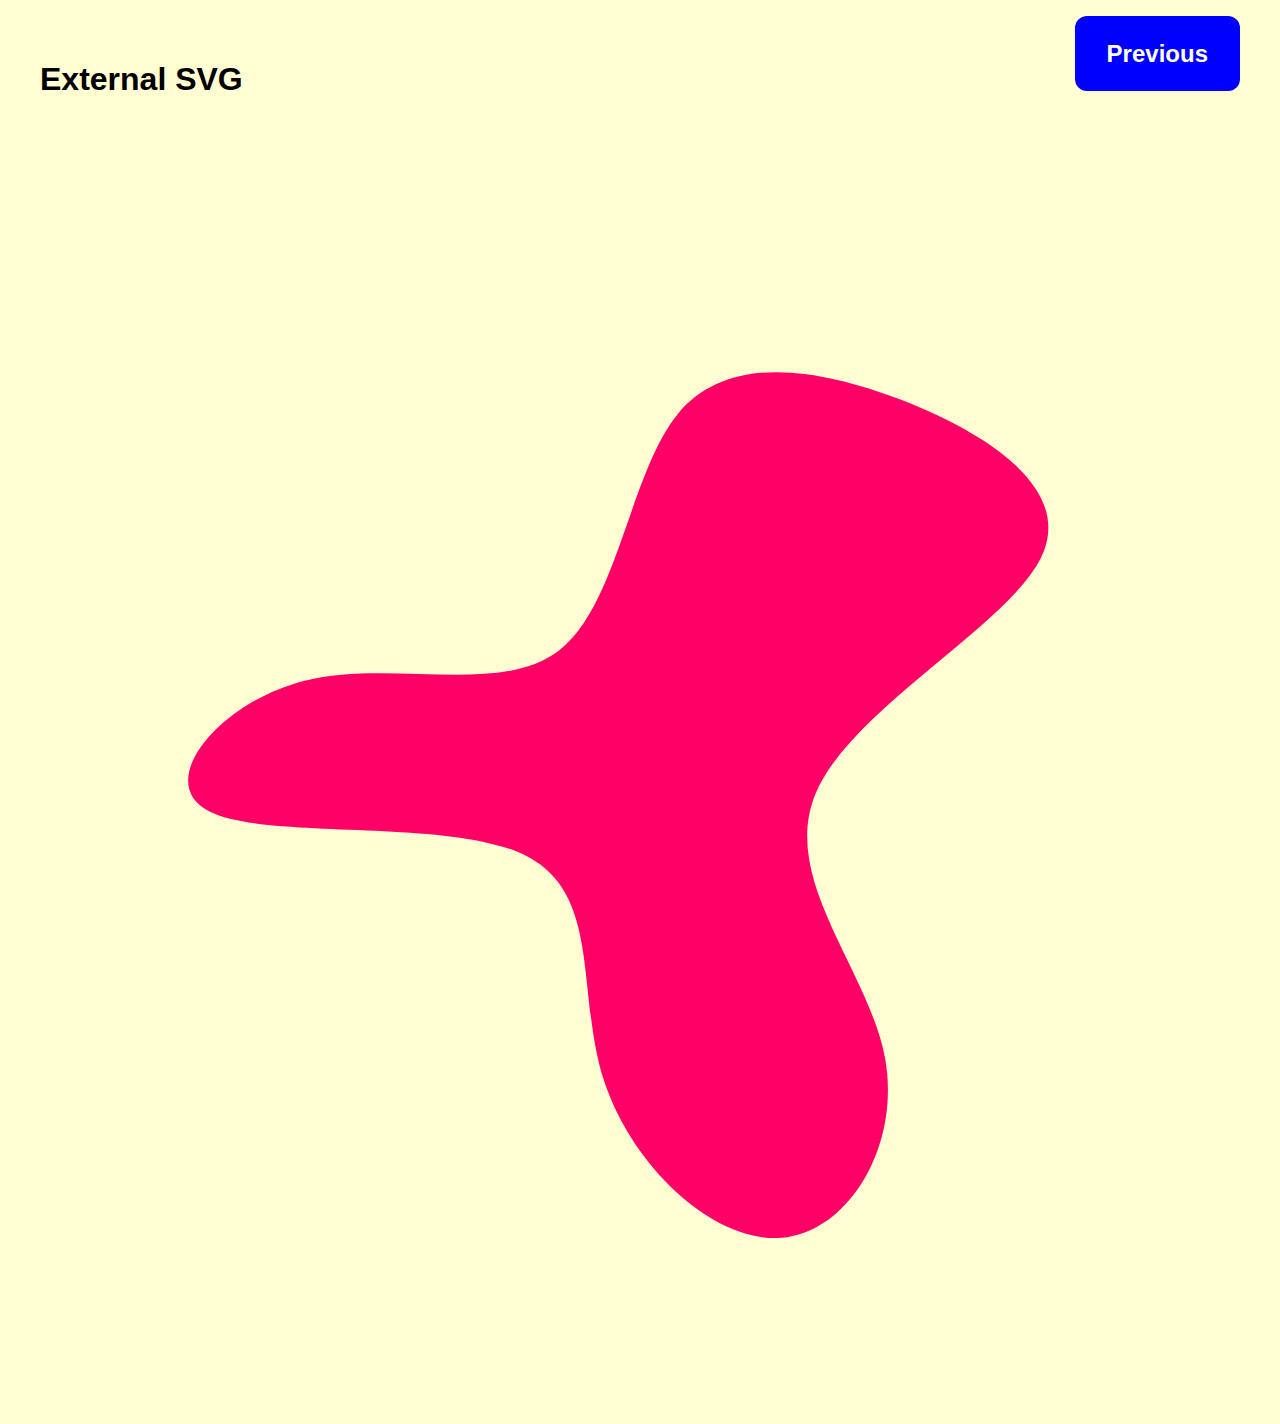
==== pages/external.html @ ff5360cf "recreated + external" ====
<!DOCTYPE html>
<html lang="en">
  <head>
    <meta charset="UTF-8" />
    <meta name="viewport" content="width=device-width, initial-scale=1" />
    <title>SVG & Animations</title>
    <link rel="stylesheet" href="../styles/style.css" />
    <link
      rel="stylesheet"
      href="https://cdnjs.cloudflare.com/ajax/libs/animate.css/4.1.1/animate.min.css"
    />
  </head>
  <body>
    <header>
      <h1>External SVG</h1>
      <div>
        <a class="btn" href="/pages/svg.html">Previous</a>
      </div>
    </header>
    <body>
      <div class="container">
        <svg
          class="animate__animated animate__bounce"
          viewBox="0 0 200 200"
          xmlns="http://www.w3.org/2000/svg"
        >
          <path
            fill="#FF0066"
            d="M44.7,-65.8C59.6,-60,74.5,-50.4,68.6,-38.6C62.6,-26.8,35.9,-12.7,30,1.8C24.1,16.4,38.9,31.5,41.9,46.6C44.8,61.6,35.9,76.7,24.3,77.7C12.8,78.7,-1.3,65.7,-6.2,50.7C-11,35.7,-6.5,18.7,-19.7,12.2C-32.9,5.7,-63.8,9.7,-73.7,4.7C-83.5,-0.2,-72.2,-14,-57.4,-17.7C-42.5,-21.4,-24,-15,-13.8,-22.9C-3.7,-30.9,-1.8,-53.2,6.5,-63.4C14.9,-73.5,29.8,-71.5,44.7,-65.8Z"
            transform="translate(100 100)"
          />
        </svg>
      </div>
    </body>
    <script src="main.js"></script>
  </body>
</html>
---- styles/style.css ----
:root {
  --primary-color: hsla(57, 100%, 91%, 1);
  --button-color: hsla(0, 0%, 0%, 1);
}

*,
*::before,
*::after {
  box-sizing: border-box;
}

body {
  background-color: var(--primary-color);
  font-family: sans-serif;
}

button {
  background: transparent;
  border: 5px solid var(--button-color);
  border-radius: 12px;
}

header {
  display: flex;
  justify-content: space-between;
  padding: 2rem;
}

.container {
  min-height: 100dvh;
  display: grid;
  place-items: center;
  padding: 3rem;
  max-width: 1280px;
  margin: 0 auto;
}

.button-three {
  --button-color: black;
  overflow: hidden;
}

.button-three .hamburger {
  transition: translate 1s, rotate 1s;
}

.button-three[aria-expanded="true"] .hamburger {
  translate: 10px -10px;
  rotate: 0.125turn;
  animation: spinner 250ms ease-in-out;
}

.button-three .line {
  transition: 1s;
  stroke-dasharray: 60 31 60 300;
}

.button-three[aria-expanded="true"] .line {
  stroke-dasharray: 60 105 60 300;
  stroke-dashoffset: -90;
}

@keyframes spinner {
  0% {
    transform: rotate(0deg);
  }
  100% {
    transform: rotate(360deg);
  }
}

.btn {
  color: white;
  background-color: blue;
  border-radius: 12px;
  font-size: 24px;
  font-weight: 700;

  padding: 1.5rem 2rem;
  text-decoration: none;
}
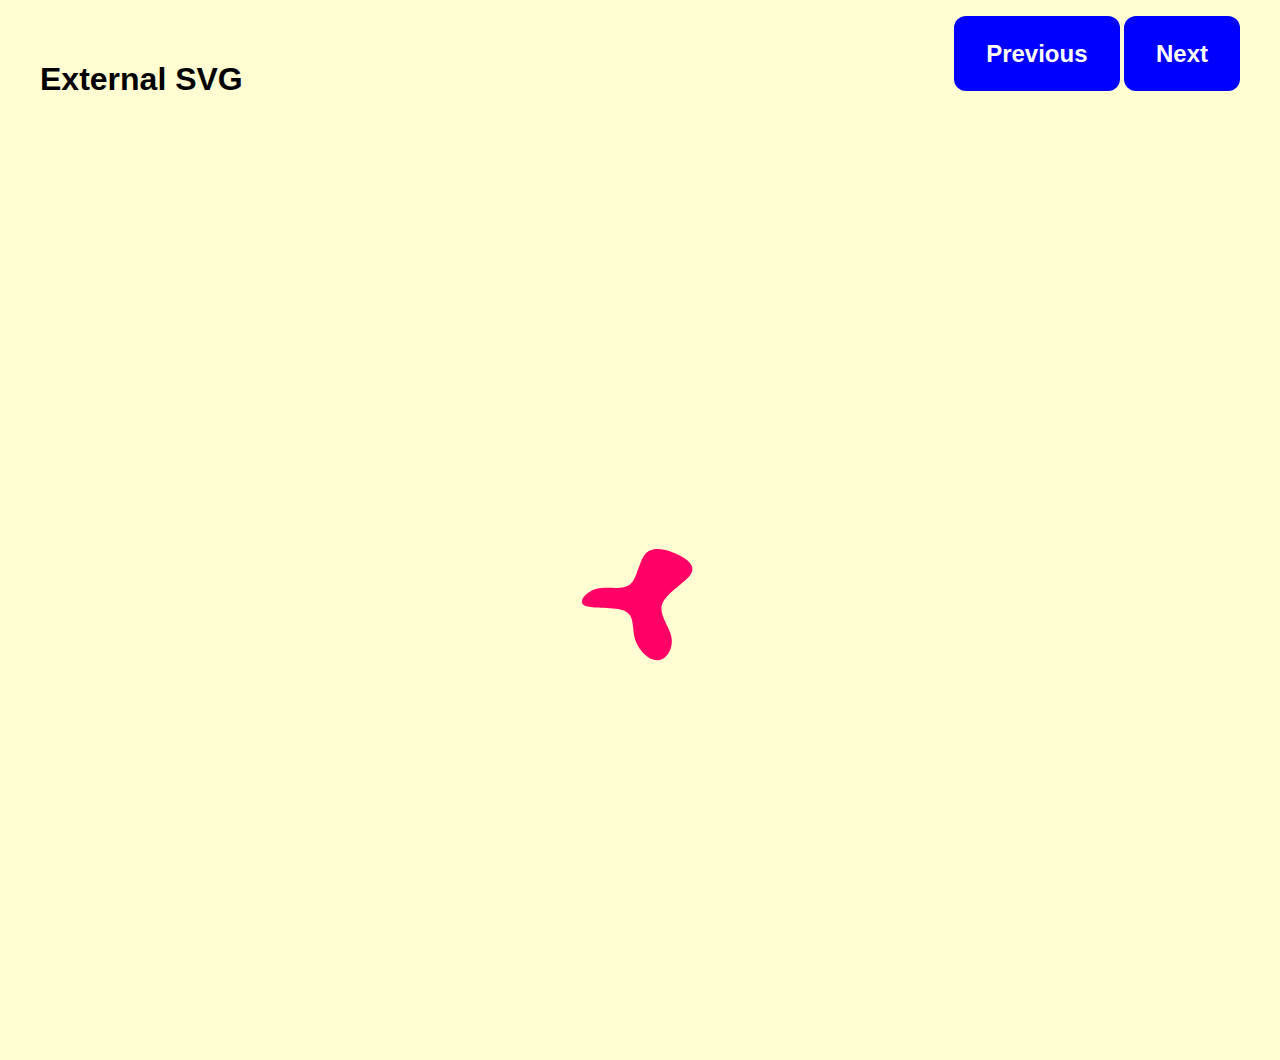
==== commit 69a2c748: "recreation of svg image and blob import from svg file" ====
--- a/pages/external.html
+++ b/pages/external.html
@@ -15,11 +15,13 @@
       <h1>External SVG</h1>
       <div>
         <a class="btn" href="/pages/svg.html">Previous</a>
+        <a class="btn" href="/pages/recreated.html">Next</a>
       </div>
     </header>
     <body>
       <div class="container">
-        <svg
+        <!-- This SVG comes from an external source website named: https://www.blobmaker.app/ -->
+        <!-- <svg
           class="animate__animated animate__bounce"
           viewBox="0 0 200 200"
           xmlns="http://www.w3.org/2000/svg"
@@ -29,6 +31,12 @@
             d="M44.7,-65.8C59.6,-60,74.5,-50.4,68.6,-38.6C62.6,-26.8,35.9,-12.7,30,1.8C24.1,16.4,38.9,31.5,41.9,46.6C44.8,61.6,35.9,76.7,24.3,77.7C12.8,78.7,-1.3,65.7,-6.2,50.7C-11,35.7,-6.5,18.7,-19.7,12.2C-32.9,5.7,-63.8,9.7,-73.7,4.7C-83.5,-0.2,-72.2,-14,-57.4,-17.7C-42.5,-21.4,-24,-15,-13.8,-22.9C-3.7,-30.9,-1.8,-53.2,6.5,-63.4C14.9,-73.5,29.8,-71.5,44.7,-65.8Z"
             transform="translate(100 100)"
           />
+        </svg> -->
+        <svg>
+          <use
+            class="animate__animated animate__bounce"
+            href="../assets/external.svg#blob"
+          ></use>
         </svg>
       </div>
     </body>
